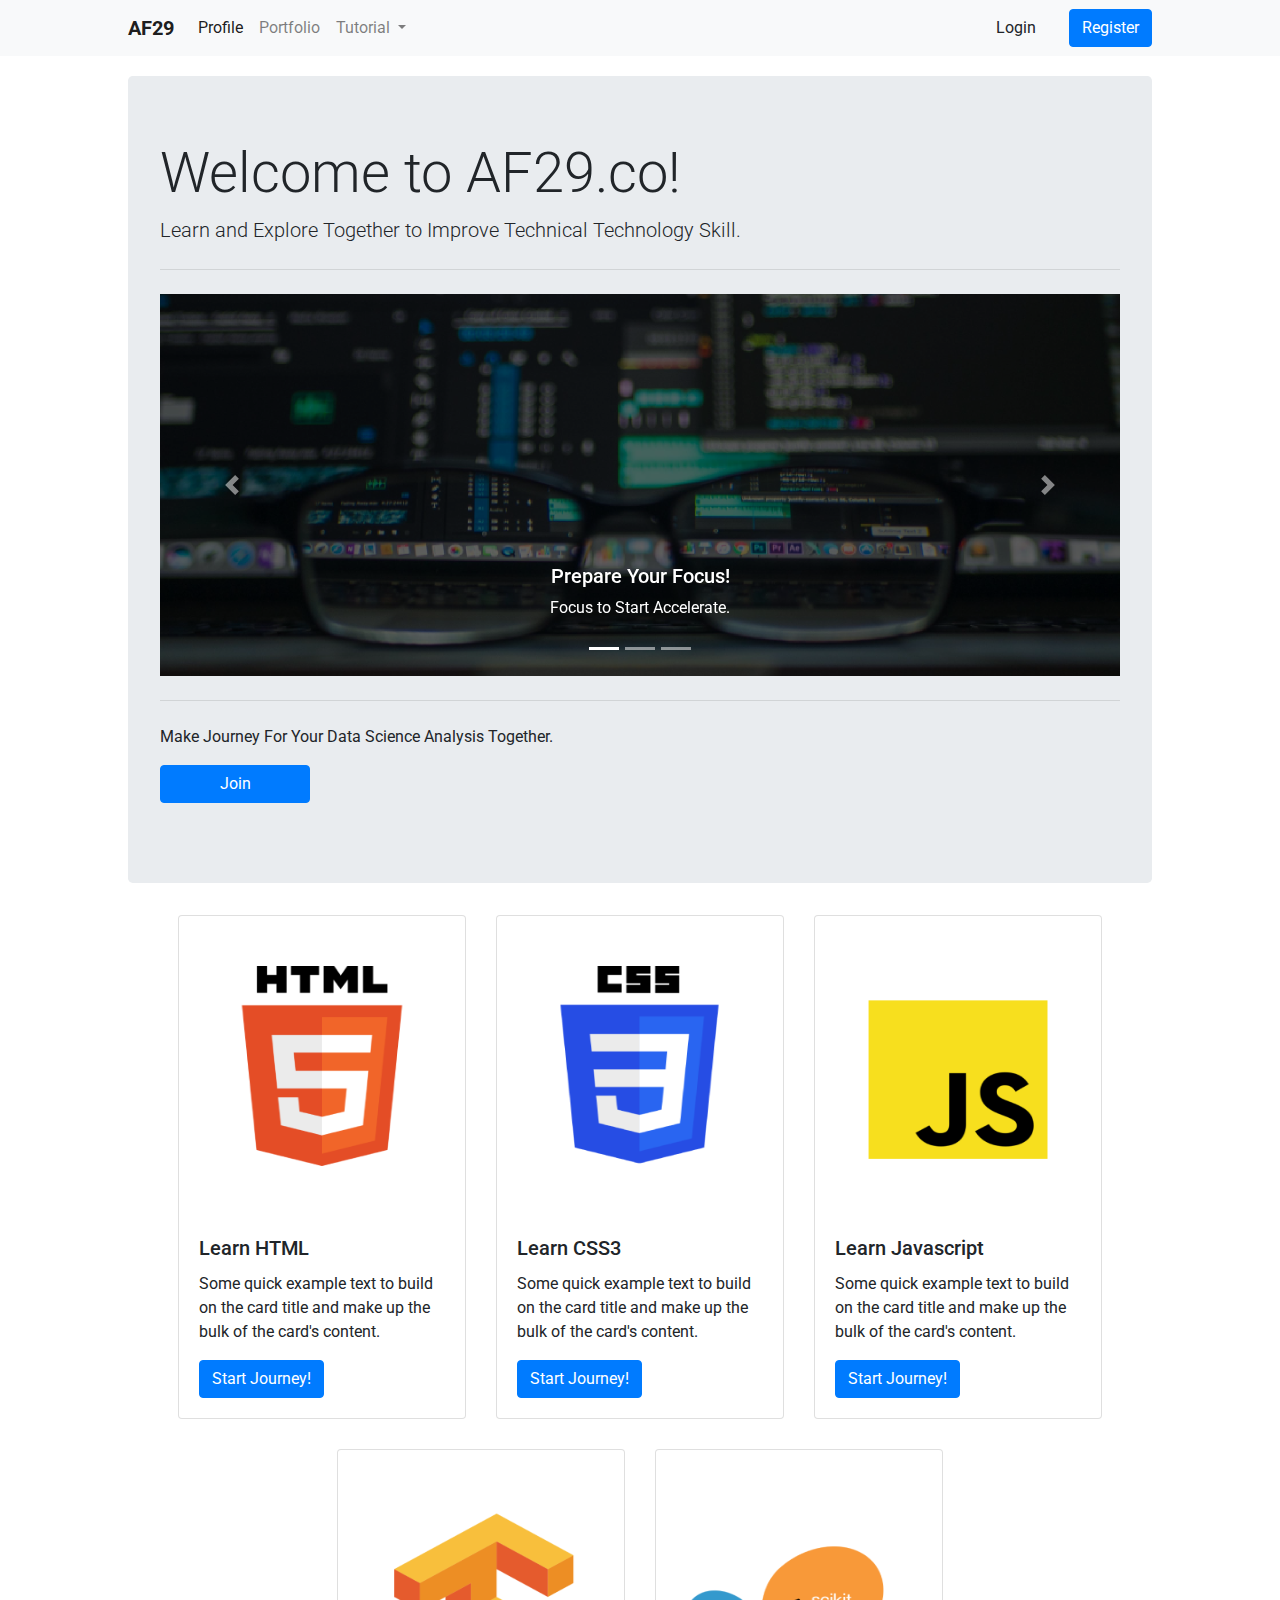
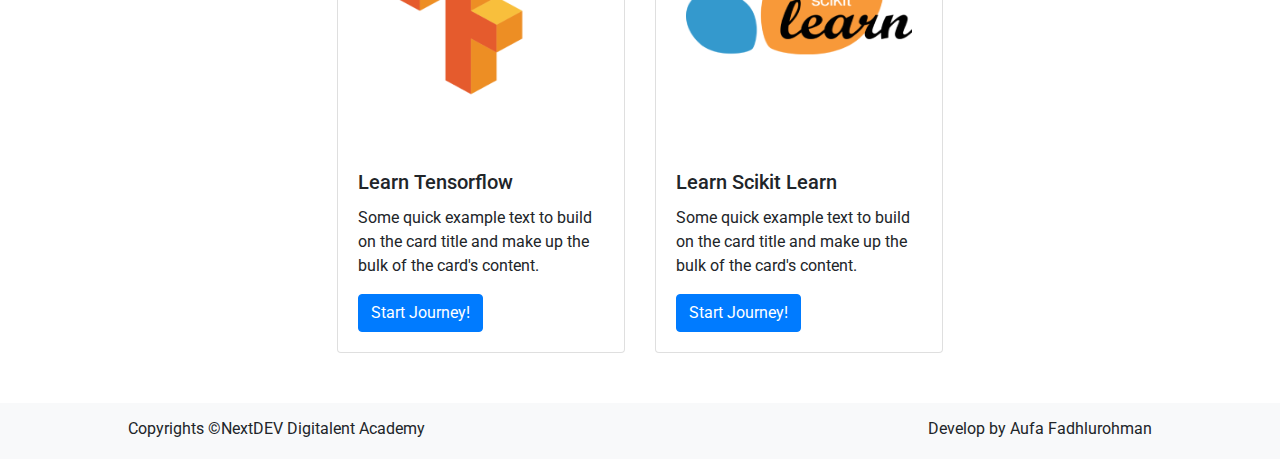
==== assignment02/index.html @ 9a779420 "change assignment folder name" ====
<!DOCTYPE html>
<html lang="en">
<head>
    <meta charset="UTF-8">
    <meta http-equiv="X-UA-Compatible" content="IE=edge">
    <meta name="viewport" content="width=device-width, initial-scale=1.0">
    <title>Challenge Page</title>
    <link rel="stylesheet" href="css/index.css">
    <link rel="stylesheet" href="https://maxcdn.bootstrapcdn.com/bootstrap/4.0.0/css/bootstrap.min.css" integrity="sha384-Gn5384xqQ1aoWXA+058RXPxPg6fy4IWvTNh0E263XmFcJlSAwiGgFAW/dAiS6JXm" crossorigin="anonymous">

</head>
<body>
    <div class="navbar-container-primary">
        <div class="navbar-container">
            <nav class="navbar navbar-expand-lg navbar-light bg-light">
                <a class="navbar-brand" href="#"><strong>AF29</strong></a>
                <button class="navbar-toggler" type="button" data-toggle="collapse" data-target="#navbarSupportedContent" aria-controls="navbarSupportedContent" aria-expanded="false" aria-label="Toggle navigation">
                    <span class="navbar-toggler-icon"></span>
                </button>
        
                <div class="collapse navbar-collapse" id="navbarSupportedContent">
                    <ul class="navbar-nav mr-auto">
                        <li class="nav-item active">
                            <a class="nav-link" href="#">Profile<span class="sr-only">(current)</span></a>
                        </li>
                        <li class="nav-item">
                            <a class="nav-link" href="portfolio.html">Portfolio</a>
                        </li>
                        <li class="nav-item dropdown">
                            <a class="nav-link dropdown-toggle" href="#" id="navbarDropdown" role="button" data-toggle="dropdown" aria-haspopup="true" aria-expanded="false">
                                Tutorial
                            </a>
                            <div class="dropdown-menu" aria-labelledby="navbarDropdown">
                                <a class="dropdown-item" href="#">HTML</a>
                                <a class="dropdown-item" href="#">CSS</a>
                                <a class="dropdown-item" href="#">Javascript</a>
        
                                <div class="dropdown-divider"></div>
        
                                <a class="dropdown-item" href="#">Scikit Learn</a>
                                <a class="dropdown-item" href="#">Tensorflow</a>
                                <a class="dropdown-item" href="#">Pytorch</a>
        
                                <div class="dropdown-divider"></div>
        
                                <a class="dropdown-item" href="#">NLP</a>
                                <a class="dropdown-item" href="#">Computer Vision</a>
                                <a class="dropdown-item" href="#">Data Mining</a>
        
        
                            </div>
                        </li>
                    </ul>
                    <form class="form-inline my-2 my-lg-0">
                        <button class="btn-login btn btn-light my-2 my-sm-0" type="submit">Login</button>
                        <button class="btn-register btn btn-primary my-2 my-sm-0" type="submit">Register</button>
                    </form>
                </div>
            </nav>
        </div>
    </div>

    <div class="content-container">
        <div class="jumbotron">
            <h1 class="display-4">Welcome to AF29.co!</h1>
            <p class="lead">Learn and Explore Together to Improve Technical Technology Skill.</p>

            <hr id="horizontal-1" class="my-4">

            <div id="slideshow" class="carousel slide" data-ride="carousel">
                <ol class="carousel-indicators">
                  <li data-target="#slideshow" data-slide-to="0" class="active"></li>
                  <li data-target="#slideshow" data-slide-to="1"></li>
                  <li data-target="#slideshow" data-slide-to="2"></li>
                </ol>
                <div class="carousel-inner">
                  <div class="carousel-item active">
                    <img class="d-block w-100" src="img/slide 1.png" alt="First slide">
                    <div class="carousel-caption d-none d-md-block">
                        <h5>Prepare Your Focus!</h5>
                        <p>Focus to Start Accelerate.</p>
                    </div>
                  </div>
                  <div class="carousel-item">
                    <img class="d-block w-100" src="img/slide 2.png" alt="Second slide">
                    <div class="carousel-caption d-none d-md-block">
                        <h5>Learn Everything!</h5>
                        <p>Learn with Start Doing.</p>
                    </div>
                  </div>
                  <div class="carousel-item">
                    <img class="d-block w-100" src="img/slide 3.png" alt="Third slide">
                    <div class="carousel-caption d-none d-md-block">
                        <h5>Start Typing Now!</h5>
                        <p>Accelerate Now and Always Improve.</p>
                    </div>
                  </div>
                </div>
                <a class="carousel-control-prev" href="#slideshow" role="button" data-slide="prev">
                  <span class="carousel-control-prev-icon" aria-hidden="true"></span>
                  <span class="sr-only">Previous</span>
                </a>
                <a class="carousel-control-next" href="#slideshow" role="button" data-slide="next">
                  <span class="carousel-control-next-icon" aria-hidden="true"></span>
                  <span class="sr-only">Next</span>
                </a>
              </div>


            <hr class="my-4">
            <p>Make Journey For Your Data Science Analysis Together.</p>
            <p class="lead">
              <a class="btn btn-primary btn-join" href="#" role="button">Join</a>
            </p>
        </div>

        <div class="cards-container">
            <div class="card" style="width: 18rem;">
                <img class="card-img-top" src="img/html-fix.png" alt="Card image cap">
                <div class="card-body">
                    <h5 class="card-title">Learn HTML</h5>
                    <p class="card-text">Some quick example text to build on the card title and make up the bulk of the card's content.</p>
                    <a href="#" class="btn btn-primary">Start Journey!</a>
                </div>
            </div>
        
            <div class="card" style="width: 18rem;">
                <img class="card-img-top" src="img/css-fix.png" alt="Card image cap">
                <div class="card-body">
                    <h5 class="card-title">Learn CSS3</h5>
                    <p class="card-text">Some quick example text to build on the card title and make up the bulk of the card's content.</p>
                    <a href="#" class="btn btn-primary">Start Journey!</a>
                </div>
            </div>
        
            <div class="card" style="width: 18rem;">
                <img class="card-img-top" src="img/js-fix.png" alt="Card image cap">
                <div class="card-body">
                    <h5 class="card-title">Learn Javascript</h5>
                    <p class="card-text">Some quick example text to build on the card title and make up the bulk of the card's content.</p>
                    <a href="#" class="btn btn-primary">Start Journey!</a>
                </div>
            </div>
        
            <div class="card" style="width: 18rem;">
                <img class="card-img-top" src="img/tensorflow-fix.png" alt="Card image cap">
                <div class="card-body">
                    <h5 class="card-title">Learn Tensorflow</h5>
                    <p class="card-text">Some quick example text to build on the card title and make up the bulk of the card's content.</p>
                    <a href="#" class="btn btn-primary">Start Journey!</a>
                </div>
            </div>
        
            <div class="card" style="width: 18rem;">
                <img class="card-img-top" src="img/scikit-fix.png" alt="Card image cap">
                <div class="card-body">
                    <h5 class="card-title">Learn Scikit Learn</h5>
                    <p class="card-text">Some quick example text to build on the card title and make up the bulk of the card's content.</p>
                    <a href="#" class="btn btn-primary">Start Journey!</a>
                </div>
            </div>
        </div>

        
    </div>

    <footer>
        <div class="footer-container">
            <div class="copyright">
                <p>Copyrights ©NextDEV Digitalent Academy</p>
            </div>
            <div class="develop">
                <p>Develop by Aufa Fadhlurohman</p>
            </div>
        </div>

    </footer>
    
    <script src="https://code.jquery.com/jquery-3.2.1.slim.min.js" integrity="sha384-KJ3o2DKtIkvYIK3UENzmM7KCkRr/rE9/Qpg6aAZGJwFDMVNA/GpGFF93hXpG5KkN" crossorigin="anonymous"></script>
    <script src="https://cdnjs.cloudflare.com/ajax/libs/popper.js/1.12.9/umd/popper.min.js" integrity="sha384-ApNbgh9B+Y1QKtv3Rn7W3mgPxhU9K/ScQsAP7hUibX39j7fakFPskvXusvfa0b4Q" crossorigin="anonymous"></script>
    <script src="https://maxcdn.bootstrapcdn.com/bootstrap/4.0.0/js/bootstrap.min.js" integrity="sha384-JZR6Spejh4U02d8jOt6vLEHfe/JQGiRRSQQxSfFWpi1MquVdAyjUar5+76PVCmYl" crossorigin="anonymous"></script>
</body>
</html>
---- assignment02/css/index.css ----
@import url('https://fonts.googleapis.com/css2?family=Dongle:wght@300;400;700&family=Roboto:ital,wght@0,100;0,300;0,400;0,500;0,700;0,900;1,100;1,300;1,400;1,500;1,700;1,900&display=swap');

body {
    padding-bottom: 0 !important;
}

.content-container {
    width: 80%;
    margin: 20px auto;
}

.btn-login {
    margin-right: 10px;
}

.btn-register {
    margin-left: 10px;
}

.btn-join {
    width: 150px;
}

.navbar {
    padding: 0.5rem 0 !important;
}

.cards-container {
    display: flex;
    justify-content: center;
    flex-direction: row;
    flex-wrap: wrap;   
}

.card {
    margin-left: 15px;
    margin-right: 15px;
    margin-bottom: 30px;
}

.card-img-top {
    padding: 30px;
    height: 300px;
    width: 250px;
    margin: 0 auto;
}

footer {
    background-color: rgb(248,249,250);
    height: 56px;
}

.footer-container {
    width: 80%;
    margin: 0 auto;
}

.copyright {
    margin-top: 14px;
    float: left;
}

.develop {
    margin-top: 14px;
    float: right;
}

.carousel-inner {
    background-color: black;
}

.carousel-item img {
    opacity: 0.4;
}

.navbar-container {
    width: 80%;
    margin: 0 auto;
}

.navbar-container-primary {
    background-color: rgb(248,249,250);
}


@media only screen and (max-width: 991px) {

    #horizontal-1 {
        display: none;
    } 

    #slideshow {
        display: none;
    }

    .display-4 {
        font-size: 3rem;
    }

    .develop {
        display: none;
    }

    .copyright {
        display: block;
        text-align: center;
        margin-left: auto;
        margin-right: auto;
    }

}
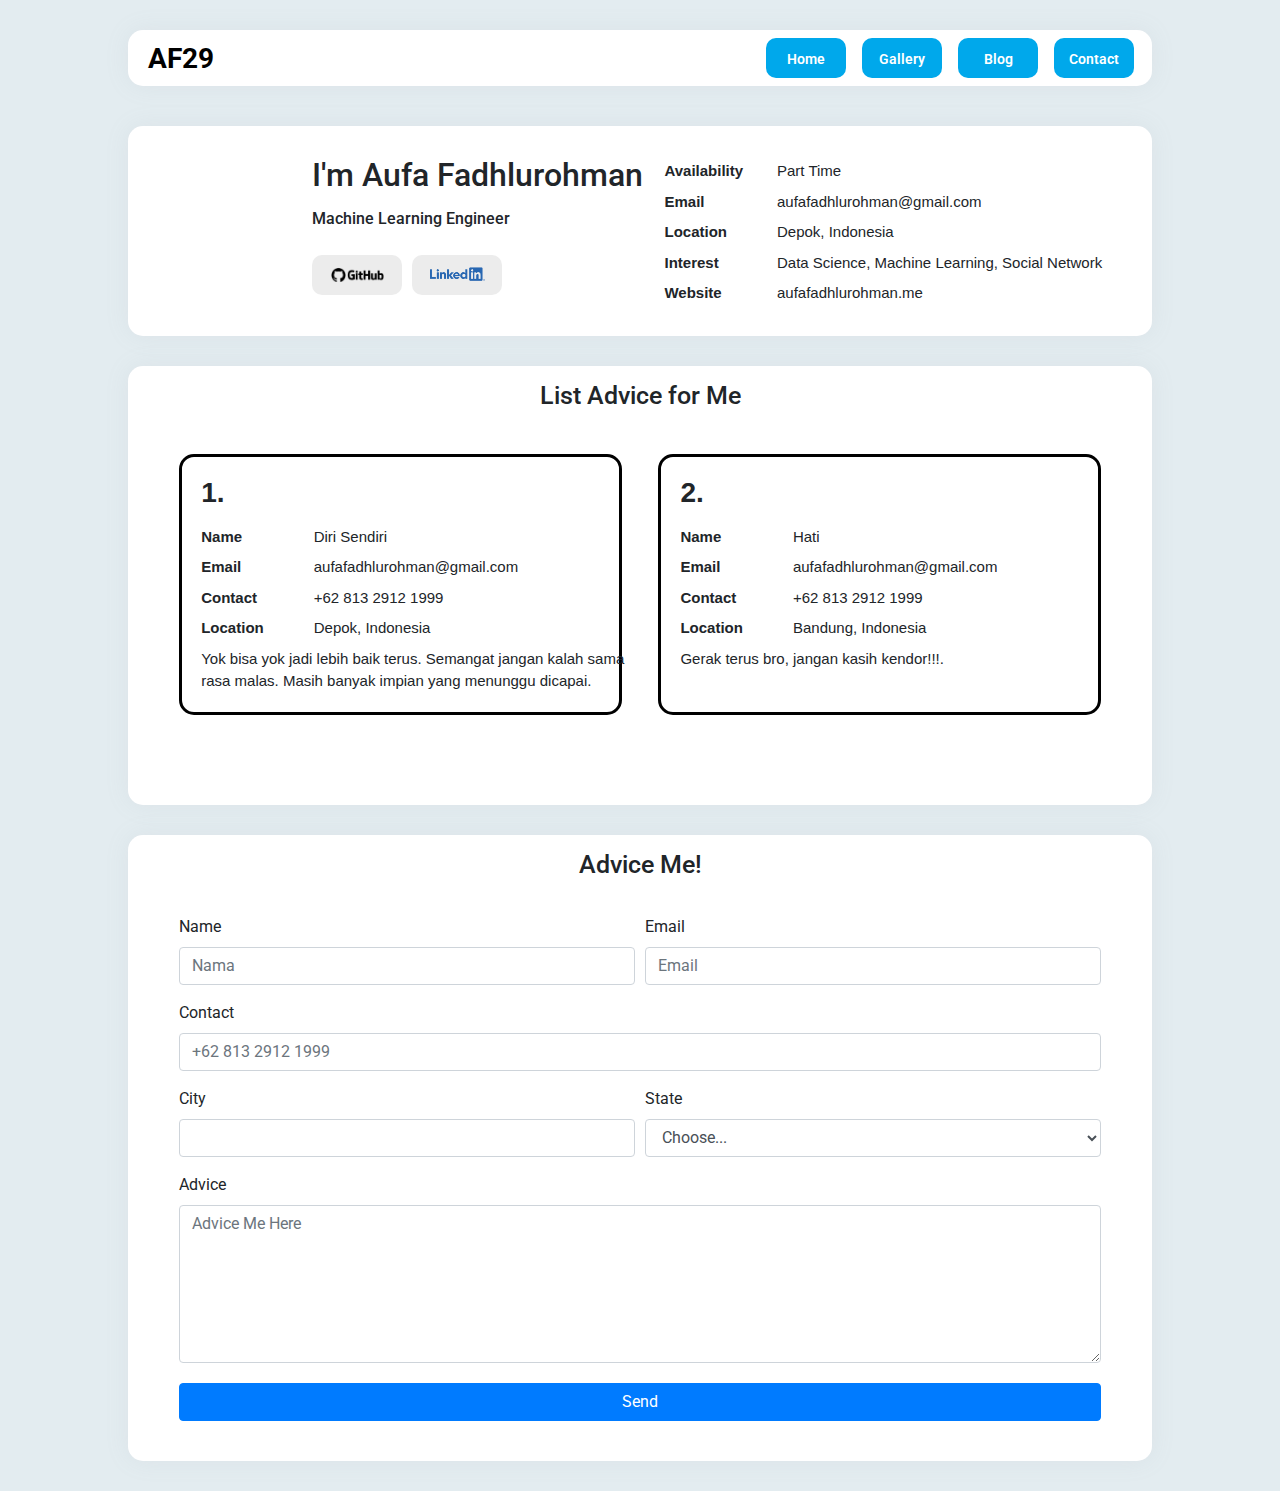
==== commit c5be162b: "finish assigment 02" ====
--- a/assignment02/index.html
+++ b/assignment02/index.html
@@ -4,180 +4,170 @@
     <meta charset="UTF-8">
     <meta http-equiv="X-UA-Compatible" content="IE=edge">
     <meta name="viewport" content="width=device-width, initial-scale=1.0">
-    <title>Challenge Page</title>
-    <link rel="stylesheet" href="css/index.css">
+    <title>Aufa Fadhlurohman</title>
+    <link rel="stylesheet" href="css/style.css">
     <link rel="stylesheet" href="https://maxcdn.bootstrapcdn.com/bootstrap/4.0.0/css/bootstrap.min.css" integrity="sha384-Gn5384xqQ1aoWXA+058RXPxPg6fy4IWvTNh0E263XmFcJlSAwiGgFAW/dAiS6JXm" crossorigin="anonymous">
-
 </head>
 <body>
-    <div class="navbar-container-primary">
-        <div class="navbar-container">
-            <nav class="navbar navbar-expand-lg navbar-light bg-light">
-                <a class="navbar-brand" href="#"><strong>AF29</strong></a>
-                <button class="navbar-toggler" type="button" data-toggle="collapse" data-target="#navbarSupportedContent" aria-controls="navbarSupportedContent" aria-expanded="false" aria-label="Toggle navigation">
-                    <span class="navbar-toggler-icon"></span>
-                </button>
-        
-                <div class="collapse navbar-collapse" id="navbarSupportedContent">
-                    <ul class="navbar-nav mr-auto">
-                        <li class="nav-item active">
-                            <a class="nav-link" href="#">Profile<span class="sr-only">(current)</span></a>
+    <div class="navbarx">
+        <a class="link-logo" href="#">
+            <h2 class="logo">AF29</h2>
+        </a>
+
+        <ul class="navbarx-items">
+            <li>
+                <a href="#">
+                    <div class="navbarx-item">
+                        Contact
+                    </div>
+                </a>
+            </li>
+            
+            <li>
+                <a href="#">
+                    <div class="navbarx-item">
+                        Blog
+                    </div>
+                </a>
+            </li>
+            
+            <li>
+                <a href="#">
+                    <div class="navbarx-item">
+                        Gallery
+                    </div>
+                </a>
+            </li>
+            
+            <li>
+                <a href="#">
+                    <div class="navbarx-item">
+                        Home
+                    </div>
+                </a>
+            </li>
+        </ul>
+    </div>
+
+    <div class="main-container">
+        <div class="profile-container">
+            <div class="profile-picture">
+                <img class="profile-image" src="https://avatars.githubusercontent.com/u/47714476?v=4" alt="">
+            </div>
+            <div class="profile-info">
+                <h1>I'm Aufa Fadhlurohman</h1>
+                <h6 class="sapa">Machine Learning Engineer</h6>
+                <div class="profile-info-button">
+
+                    <ul class="button-items">
+                        <li>
+                            <a href="https://github.com/aufaf29">
+                                <div class="button-item">
+                                    <img id="github" src="img/github.png" alt="Github">
+                                </div>
+                            </a>
                         </li>
-                        <li class="nav-item">
-                            <a class="nav-link" href="portfolio.html">Portfolio</a>
-                        </li>
-                        <li class="nav-item dropdown">
-                            <a class="nav-link dropdown-toggle" href="#" id="navbarDropdown" role="button" data-toggle="dropdown" aria-haspopup="true" aria-expanded="false">
-                                Tutorial
+                        
+                        <li>
+                            <a href="https://id.linkedin.com/in/aufa-fadhlurohman-617427120">
+                                <div class="button-item">
+                                    <img src="img/linkedin.png" alt="" id="linkedin">
+                                </div>
                             </a>
-                            <div class="dropdown-menu" aria-labelledby="navbarDropdown">
-                                <a class="dropdown-item" href="#">HTML</a>
-                                <a class="dropdown-item" href="#">CSS</a>
-                                <a class="dropdown-item" href="#">Javascript</a>
-        
-                                <div class="dropdown-divider"></div>
-        
-                                <a class="dropdown-item" href="#">Scikit Learn</a>
-                                <a class="dropdown-item" href="#">Tensorflow</a>
-                                <a class="dropdown-item" href="#">Pytorch</a>
-        
-                                <div class="dropdown-divider"></div>
-        
-                                <a class="dropdown-item" href="#">NLP</a>
-                                <a class="dropdown-item" href="#">Computer Vision</a>
-                                <a class="dropdown-item" href="#">Data Mining</a>
-        
-        
-                            </div>
                         </li>
                     </ul>
-                    <form class="form-inline my-2 my-lg-0">
-                        <button class="btn-login btn btn-light my-2 my-sm-0" type="submit">Login</button>
-                        <button class="btn-register btn btn-primary my-2 my-sm-0" type="submit">Register</button>
-                    </form>
+                  
                 </div>
-            </nav>
+            </div>
+            <div class="profile-detail">
+                <table width="100%">
+                    <col style="width:25%">
+                    <col style="width:75%">
+
+                    <tr>
+                      <td><strong>Availability</strong></td>
+                      <td>Part Time</td>
+                    </tr>
+                    <tr>
+                      <td><strong>Email</strong></td>
+                      <td>aufafadhlurohman@gmail.com</td>
+                    </tr>
+                    <tr>
+                      <td><strong>Location</strong></td>
+                      <td>Depok, Indonesia</td>
+                    </tr>
+                    <tr>
+                      <td><strong>Interest</strong></td>
+                      <td>Data Science, Machine Learning, Social Network</td>
+                    </tr>
+                    <tr>
+                      <td><strong>Website</strong></td>
+                      <td>aufafadhlurohman.me</td>
+                    </tr>
+        
+                </table>
+            </div>
+        </div>
+        <div class="contact-list">
+            <div class="contact-me">
+                <h2>List Advice for Me</h2>
+            </div>
+            <div id="advice-cards" class="advice-cards">
+
+            </div>
+        </div>
+        <div class="contact-container">
+            <div class="contact-me">
+                <h2>Advice Me!</h2>
+            </div>
+            <div class="contact-form">
+
+                  <form>
+                    <div class="form-row">
+                      <div class="form-group col-md-6">
+                        <label for="form-name">Name</label>
+                        <input type="text" class="form-control" id="form-name" placeholder="Nama">
+                      </div>
+                      <div class="form-group col-md-6">
+                        <label for="form-email">Email</label>
+                        <input type="email" class="form-control" id="form-email" placeholder="Email">
+                      </div>
+                    </div>
+                    <div class="form-group">
+                      <label for="form-contact">Contact</label>
+                      <input type="text" class="form-control" id="form-contact" placeholder="+62 813 2912 1999">
+                    </div>
+                    <div class="form-row">
+                        <div class="form-group col-md-6">
+                            <label for="form-city">City</label>
+                            <input type="text" class="form-control" id="form-city">
+                        </div>
+                        <div class="form-group col-md-6">
+                            <label for="form-state">State</label>
+                            <select id="form-state" class="form-control">
+                                <option selected>Choose...</option>
+                                <option>Indonesia</option>
+                                <option>Japan</option>
+                                <option>Singapore</option>
+                            </select>
+                        </div>
+                    </div>
+                    <div class="form-group">
+                      <label for="form-interest">Advice</label>
+                      <textarea class="form-control" id="form-interest" rows="6" placeholder="Advice Me Here"></textarea>
+                    </div>
+
+                    <button class="btn btn-primary btn-block send" onclick="add_advice(event)">Send</button>
+                  </form>
+               
+            </div>
         </div>
     </div>
 
-    <div class="content-container">
-        <div class="jumbotron">
-            <h1 class="display-4">Welcome to AF29.co!</h1>
-            <p class="lead">Learn and Explore Together to Improve Technical Technology Skill.</p>
-
-            <hr id="horizontal-1" class="my-4">
-
-            <div id="slideshow" class="carousel slide" data-ride="carousel">
-                <ol class="carousel-indicators">
-                  <li data-target="#slideshow" data-slide-to="0" class="active"></li>
-                  <li data-target="#slideshow" data-slide-to="1"></li>
-                  <li data-target="#slideshow" data-slide-to="2"></li>
-                </ol>
-                <div class="carousel-inner">
-                  <div class="carousel-item active">
-                    <img class="d-block w-100" src="img/slide 1.png" alt="First slide">
-                    <div class="carousel-caption d-none d-md-block">
-                        <h5>Prepare Your Focus!</h5>
-                        <p>Focus to Start Accelerate.</p>
-                    </div>
-                  </div>
-                  <div class="carousel-item">
-                    <img class="d-block w-100" src="img/slide 2.png" alt="Second slide">
-                    <div class="carousel-caption d-none d-md-block">
-                        <h5>Learn Everything!</h5>
-                        <p>Learn with Start Doing.</p>
-                    </div>
-                  </div>
-                  <div class="carousel-item">
-                    <img class="d-block w-100" src="img/slide 3.png" alt="Third slide">
-                    <div class="carousel-caption d-none d-md-block">
-                        <h5>Start Typing Now!</h5>
-                        <p>Accelerate Now and Always Improve.</p>
-                    </div>
-                  </div>
-                </div>
-                <a class="carousel-control-prev" href="#slideshow" role="button" data-slide="prev">
-                  <span class="carousel-control-prev-icon" aria-hidden="true"></span>
-                  <span class="sr-only">Previous</span>
-                </a>
-                <a class="carousel-control-next" href="#slideshow" role="button" data-slide="next">
-                  <span class="carousel-control-next-icon" aria-hidden="true"></span>
-                  <span class="sr-only">Next</span>
-                </a>
-              </div>
-
-
-            <hr class="my-4">
-            <p>Make Journey For Your Data Science Analysis Together.</p>
-            <p class="lead">
-              <a class="btn btn-primary btn-join" href="#" role="button">Join</a>
-            </p>
-        </div>
-
-        <div class="cards-container">
-            <div class="card" style="width: 18rem;">
-                <img class="card-img-top" src="img/html-fix.png" alt="Card image cap">
-                <div class="card-body">
-                    <h5 class="card-title">Learn HTML</h5>
-                    <p class="card-text">Some quick example text to build on the card title and make up the bulk of the card's content.</p>
-                    <a href="#" class="btn btn-primary">Start Journey!</a>
-                </div>
-            </div>
-        
-            <div class="card" style="width: 18rem;">
-                <img class="card-img-top" src="img/css-fix.png" alt="Card image cap">
-                <div class="card-body">
-                    <h5 class="card-title">Learn CSS3</h5>
-                    <p class="card-text">Some quick example text to build on the card title and make up the bulk of the card's content.</p>
-                    <a href="#" class="btn btn-primary">Start Journey!</a>
-                </div>
-            </div>
-        
-            <div class="card" style="width: 18rem;">
-                <img class="card-img-top" src="img/js-fix.png" alt="Card image cap">
-                <div class="card-body">
-                    <h5 class="card-title">Learn Javascript</h5>
-                    <p class="card-text">Some quick example text to build on the card title and make up the bulk of the card's content.</p>
-                    <a href="#" class="btn btn-primary">Start Journey!</a>
-                </div>
-            </div>
-        
-            <div class="card" style="width: 18rem;">
-                <img class="card-img-top" src="img/tensorflow-fix.png" alt="Card image cap">
-                <div class="card-body">
-                    <h5 class="card-title">Learn Tensorflow</h5>
-                    <p class="card-text">Some quick example text to build on the card title and make up the bulk of the card's content.</p>
-                    <a href="#" class="btn btn-primary">Start Journey!</a>
-                </div>
-            </div>
-        
-            <div class="card" style="width: 18rem;">
-                <img class="card-img-top" src="img/scikit-fix.png" alt="Card image cap">
-                <div class="card-body">
-                    <h5 class="card-title">Learn Scikit Learn</h5>
-                    <p class="card-text">Some quick example text to build on the card title and make up the bulk of the card's content.</p>
-                    <a href="#" class="btn btn-primary">Start Journey!</a>
-                </div>
-            </div>
-        </div>
-
-        
-    </div>
-
-    <footer>
-        <div class="footer-container">
-            <div class="copyright">
-                <p>Copyrights ©NextDEV Digitalent Academy</p>
-            </div>
-            <div class="develop">
-                <p>Develop by Aufa Fadhlurohman</p>
-            </div>
-        </div>
-
-    </footer>
-    
     <script src="https://code.jquery.com/jquery-3.2.1.slim.min.js" integrity="sha384-KJ3o2DKtIkvYIK3UENzmM7KCkRr/rE9/Qpg6aAZGJwFDMVNA/GpGFF93hXpG5KkN" crossorigin="anonymous"></script>
     <script src="https://cdnjs.cloudflare.com/ajax/libs/popper.js/1.12.9/umd/popper.min.js" integrity="sha384-ApNbgh9B+Y1QKtv3Rn7W3mgPxhU9K/ScQsAP7hUibX39j7fakFPskvXusvfa0b4Q" crossorigin="anonymous"></script>
     <script src="https://maxcdn.bootstrapcdn.com/bootstrap/4.0.0/js/bootstrap.min.js" integrity="sha384-JZR6Spejh4U02d8jOt6vLEHfe/JQGiRRSQQxSfFWpi1MquVdAyjUar5+76PVCmYl" crossorigin="anonymous"></script>
+    <script src="js/script.js"></script>
+
 </body>
 </html>--- a/assignment02/css/style.css
+++ b/assignment02/css/style.css
@@ -0,0 +1,238 @@
+
+@import url('https://fonts.googleapis.com/css2?family=Dongle:wght@300;400;700&family=Roboto:ital,wght@0,100;0,300;0,400;0,500;0,700;0,900;1,100;1,300;1,400;1,500;1,700;1,900&display=swap');
+
+body {
+    background-color: #e3ecf0 !important;
+    margin: 0 !important;
+    font-family: 'Roboto', sans-serif !important;
+}
+
+ul {
+    list-style-type: none;
+    margin: 0;
+    padding: 0;
+  }
+
+.navbarx {
+    background-color: white;
+    height: 56px;
+    width: 100vw;
+    width: 80%;
+    margin: 30px auto 40px auto;
+    border-radius: 15px;
+    box-shadow: rgba(149, 157, 165, 0.1) 0px 0px 24px;
+}
+
+.link-logo {
+    text-decoration: none;
+    color: rgb(0, 0, 0);
+} 
+
+.link-logo:hover {
+    color: rgb(90, 90, 90);
+}
+
+.logo {
+    float: left;
+}
+
+h2.logo {
+    margin: 12px 20px;
+    padding: 0;
+    font-weight: 700;
+    font-size: 28px;
+}
+
+.navbarx-items {
+    height: 100%;
+    margin-right: 10px;
+}
+
+.navbarx-item {
+    margin: 8px;
+    height: 40px;
+    width: 80px;
+    border-radius: 10px;
+    background-color: #00a8eb;
+    float: right;
+    text-align: center;
+    padding: 11px !important;
+    font-weight: 600;
+    font-size: 14px;
+    color: white;
+}
+
+.navbarx-item:hover {
+    background-color: #007bac;
+}
+
+.main-container {
+    height: 100%;
+    width: 80%;
+    margin: 0 auto;
+}
+
+.profile-picture {
+    grid-area: profile-picture;
+}
+
+.profile-info {
+    grid-area: profile-info;
+}
+
+.profile-info h1 {
+    margin: 30px 0 15px 0;
+    padding: 0;
+    font-size: 32px;
+}
+
+.profile-info h6 {
+    margin: 15px 0 15px 0;
+    padding: 0;
+}
+
+.profile-detail {
+    grid-area: profile-detail;
+}
+
+.profile-container {
+    height: 210px;
+    background-color: white;
+    border-radius: 15px;
+    margin-bottom: 30px;
+    box-shadow: rgba(149, 157, 165, 0.1) 0px 0px 24px;
+
+    display: grid;
+    grid-template-areas:
+      'profile-picture profile-info profile-detail';
+    grid-template-rows: 100%;
+    grid-template-columns: 18% 34% 52%;
+
+}
+
+.profile-container > div {
+    text-align: left;
+    padding: 0;
+    font-size: 30px;
+}
+
+.profile-picture img {
+    max-width: auto;
+    max-height: 180px;
+    border-radius: 15px;
+    margin: 15px 15px 15px 15px;
+}
+
+.contact-container {
+    height: auto;
+    background-color: white;
+    border-radius: 15px;
+    margin-bottom: 30px;
+    padding-bottom: 20px;
+    box-shadow: rgba(149, 157, 165, 0.1) 0px 0px 24px;
+}
+
+table {
+    font-family: arial, sans-serif;
+    border-collapse: collapse;
+    margin: 30px 0 15px 0;
+    width: 450px;
+}
+
+td, th {
+    text-align: left;
+    padding: 4px;
+    font-size: 15px;
+}
+
+.button-items {
+    height: 100%;
+    margin-right: 10px;
+}
+
+.button-item {
+    margin: 10px 10px 0 0;
+    height: 40px;
+    width: 90px;
+    border-radius: 10px;
+    background-color: #ececec;
+    float: left;
+    text-align: center;
+    font-weight: 600;
+    font-size: 14px;
+    color: white;
+}
+
+.button-item:hover {
+    background-color: #14141449;
+}
+
+#github {
+    margin-top: 5px;
+    height: 30px;
+    width: auto;
+}
+
+#linkedin {
+    margin-top: 2px;
+    height: 34px;
+    width: auto;
+}
+
+.contact-container h2  {
+    margin: 0;
+    padding: 0;
+}
+
+.contact-me {
+    text-align: center;
+    padding: 15px;
+}
+
+.contact-me h2 {
+    font-size: 25px;
+}
+
+.contact-form {
+    display: block;
+    width: 90%;
+    margin: 20px auto;
+}
+
+.send {
+    margin-top: 20px;
+}
+
+.contact-list {
+    min-height: 100px;
+    background-color: white;
+    border-radius: 15px;
+    margin-bottom: 30px;
+    padding-bottom: 20px;
+    box-shadow: rgba(149, 157, 165, 0.1) 0px 0px 24px;
+}
+
+.advice-cards {
+    display: flex;
+    justify-content: space-between;
+    flex-wrap: wrap;
+    width: 90%;
+    margin: 20px auto;
+    min-height: 20px;
+    background-color: #ffffff;
+}
+
+.custom-card {
+    background-color: #ffffff !important;
+    width: 48%;
+    border-radius: 15px;
+    margin-bottom: 50px;
+    border: 3px solid #000000;
+}
+
+.custom-card table {
+    font-family: arial, sans-serif;
+    border-collapse: collapse;
+    margin: 15px;
+    width: 450px;
+}